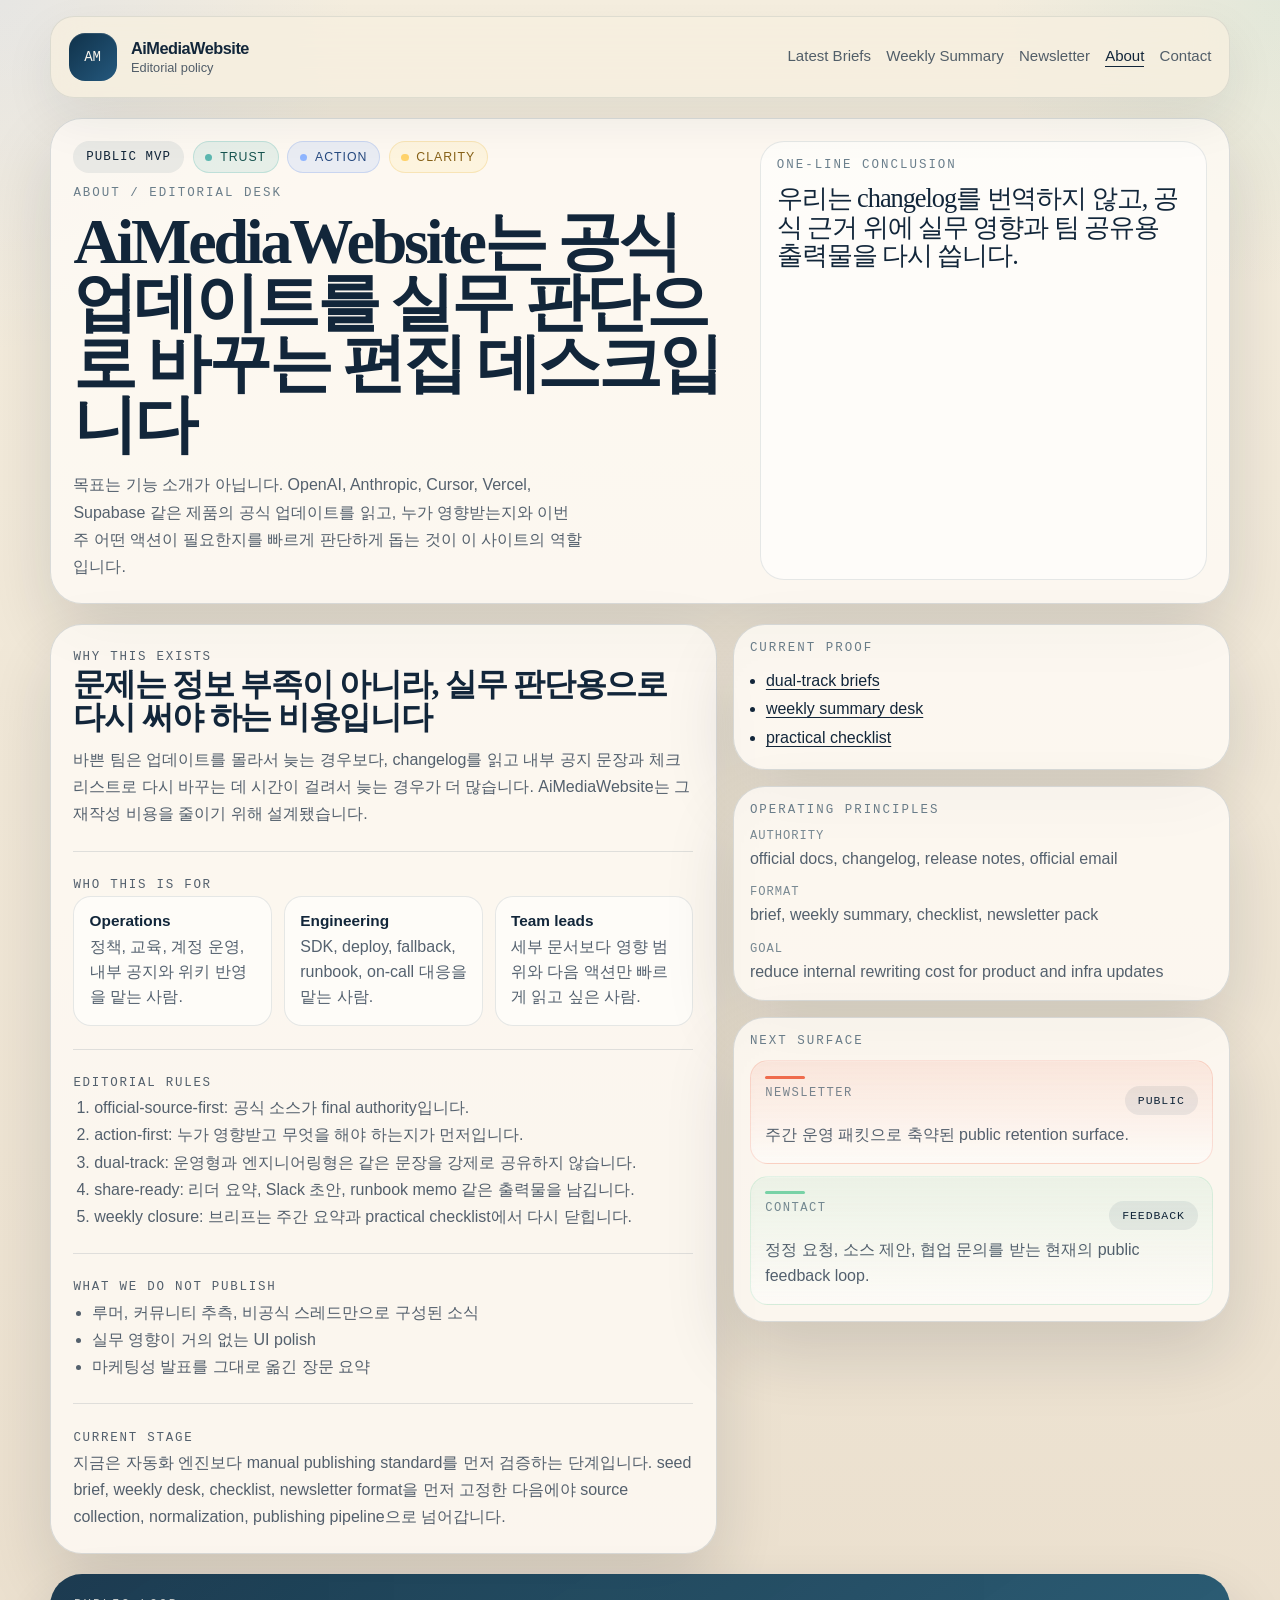
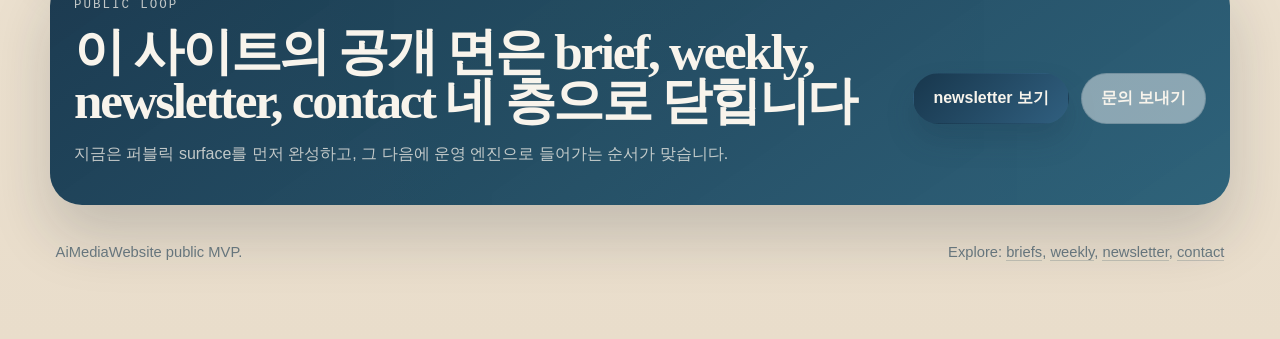
==== about/index.html @ 9db88709 "feat: add public MVP info pages" ====
<!DOCTYPE html>
<html lang="ko">
  <head>
    <meta charset="UTF-8" />
    <meta name="viewport" content="width=device-width, initial-scale=1.0" />
    <title>About | AiMediaWebsite</title>
    <meta
      name="description"
      content="AiMediaWebsite 소개. 누구를 위한 사이트인지, 어떤 편집 기준으로 공식 업데이트를 실무 브리프로 바꾸는지 설명한다."
    />
    <script>
      document.documentElement.classList.add("js-ready");
    </script>
    <link rel="stylesheet" href="../assets/css/main.css" />
  </head>
  <body class="public-page about-page" data-page="about">
    <div class="site-shell">
      <header class="topbar">
        <a class="brand" href="../index.html" aria-label="AiMediaWebsite 홈">
          <span class="brand-mark">AM</span>
          <span class="brand-copy">
            <strong>AiMediaWebsite</strong>
            <span>Editorial policy</span>
          </span>
        </a>

        <button class="nav-toggle" type="button" aria-expanded="false" aria-controls="site-nav" data-nav-toggle>
          Menu
        </button>

        <nav class="site-nav" id="site-nav" data-site-nav>
          <a href="../briefs/index.html">Latest Briefs</a>
          <a href="../weekly/index.html">Weekly Summary</a>
          <a href="../newsletter/index.html">Newsletter</a>
          <a href="./index.html" aria-current="page">About</a>
          <a href="../contact/index.html">Contact</a>
        </nav>
      </header>

      <main>
        <section class="article-hero panel reveal">
          <div class="article-hero-main">
            <div class="article-kicker-row">
              <span class="brief-track-badge brief-track-shared">Public MVP</span>
              <span class="priority-pill priority-pill-light priority-security">Trust</span>
              <span class="priority-pill priority-pill-light priority-deployment">Action</span>
              <span class="priority-pill priority-pill-light priority-education">Clarity</span>
            </div>

            <p class="eyebrow">About / editorial desk</p>
            <h1>AiMediaWebsite는 공식 업데이트를 실무 판단으로 바꾸는 편집 데스크입니다</h1>
            <p class="article-standfirst">
              목표는 기능 소개가 아닙니다. OpenAI, Anthropic, Cursor, Vercel, Supabase 같은 제품의 공식 업데이트를
              읽고, 누가 영향받는지와 이번 주 어떤 액션이 필요한지를 빠르게 판단하게 돕는 것이 이 사이트의 역할입니다.
            </p>
          </div>

          <aside class="article-hero-side">
            <p class="eyebrow">One-line conclusion</p>
            <p class="article-conclusion">
              우리는 changelog를 번역하지 않고, 공식 근거 위에 실무 영향과 팀 공유용 출력물을 다시 씁니다.
            </p>
          </aside>
        </section>

        <div class="article-layout">
          <article class="article-main panel reveal">
            <section class="article-section">
              <p class="section-label">Why this exists</p>
              <h2>문제는 정보 부족이 아니라, 실무 판단용으로 다시 써야 하는 비용입니다</h2>
              <p>
                바쁜 팀은 업데이트를 몰라서 늦는 경우보다, changelog를 읽고 내부 공지 문장과 체크리스트로 다시 바꾸는 데
                시간이 걸려서 늦는 경우가 더 많습니다. AiMediaWebsite는 그 재작성 비용을 줄이기 위해 설계됐습니다.
              </p>
            </section>

            <section class="article-section">
              <p class="section-label">Who this is for</p>
              <div class="info-grid">
                <article class="info-card">
                  <strong>Operations</strong>
                  <span>정책, 교육, 계정 운영, 내부 공지와 위키 반영을 맡는 사람.</span>
                </article>
                <article class="info-card">
                  <strong>Engineering</strong>
                  <span>SDK, deploy, fallback, runbook, on-call 대응을 맡는 사람.</span>
                </article>
                <article class="info-card">
                  <strong>Team leads</strong>
                  <span>세부 문서보다 영향 범위와 다음 액션만 빠르게 읽고 싶은 사람.</span>
                </article>
              </div>
            </section>

            <section class="article-section">
              <p class="section-label">Editorial rules</p>
              <ol class="article-list ordered">
                <li>official-source-first: 공식 소스가 final authority입니다.</li>
                <li>action-first: 누가 영향받고 무엇을 해야 하는지가 먼저입니다.</li>
                <li>dual-track: 운영형과 엔지니어링형은 같은 문장을 강제로 공유하지 않습니다.</li>
                <li>share-ready: 리더 요약, Slack 초안, runbook memo 같은 출력물을 남깁니다.</li>
                <li>weekly closure: 브리프는 주간 요약과 practical checklist에서 다시 닫힙니다.</li>
              </ol>
            </section>

            <section class="article-section">
              <p class="section-label">What we do not publish</p>
              <ul class="article-list">
                <li>루머, 커뮤니티 추측, 비공식 스레드만으로 구성된 소식</li>
                <li>실무 영향이 거의 없는 UI polish</li>
                <li>마케팅성 발표를 그대로 옮긴 장문 요약</li>
              </ul>
            </section>

            <section class="article-section">
              <p class="section-label">Current stage</p>
              <p>
                지금은 자동화 엔진보다 manual publishing standard를 먼저 검증하는 단계입니다. seed brief, weekly desk,
                checklist, newsletter format을 먼저 고정한 다음에야 source collection, normalization, publishing
                pipeline으로 넘어갑니다.
              </p>
            </section>
          </article>

          <aside class="article-aside">
            <section class="aside-card panel reveal">
              <p class="eyebrow">Current proof</p>
              <ul class="source-list">
                <li><a href="../briefs/index.html">dual-track briefs</a></li>
                <li><a href="../weekly/index.html">weekly summary desk</a></li>
                <li><a href="../weekly/checklist.html">practical checklist</a></li>
              </ul>
            </section>

            <section class="aside-card panel reveal">
              <p class="eyebrow">Operating principles</p>
              <dl class="evidence-list">
                <div>
                  <dt>Authority</dt>
                  <dd>official docs, changelog, release notes, official email</dd>
                </div>
                <div>
                  <dt>Format</dt>
                  <dd>brief, weekly summary, checklist, newsletter pack</dd>
                </div>
                <div>
                  <dt>Goal</dt>
                  <dd>reduce internal rewriting cost for product and infra updates</dd>
                </div>
              </dl>
            </section>

            <section class="aside-card panel reveal">
              <p class="eyebrow">Next surface</p>
              <div class="share-stack">
                <article class="share-block share-block-leader">
                  <div class="share-block-head">
                    <span class="share-label">Newsletter</span>
                    <span class="share-track share-track-shared">Public</span>
                  </div>
                  <p>주간 운영 패킷으로 축약된 public retention surface.</p>
                </article>
                <article class="share-block share-block-checklist">
                  <div class="share-block-head">
                    <span class="share-label">Contact</span>
                    <span class="share-track share-track-shared">Feedback</span>
                  </div>
                  <p>정정 요청, 소스 제안, 협업 문의를 받는 현재의 public feedback loop.</p>
                </article>
              </div>
            </section>
          </aside>
        </div>

        <section class="cta-band reveal">
          <div>
            <p class="eyebrow">Public loop</p>
            <h2>이 사이트의 공개 면은 brief, weekly, newsletter, contact 네 층으로 닫힙니다</h2>
            <p>지금은 퍼블릭 surface를 먼저 완성하고, 그 다음에 운영 엔진으로 들어가는 순서가 맞습니다.</p>
          </div>
          <div class="placeholder-links">
            <a class="button button-primary" href="../newsletter/index.html">newsletter 보기</a>
            <a class="button button-secondary" href="../contact/index.html">문의 보내기</a>
          </div>
        </section>
      </main>

      <footer class="site-footer">
        <p>AiMediaWebsite public MVP.</p>
        <p>
          Explore:
          <a href="../briefs/index.html">briefs</a>,
          <a href="../weekly/index.html">weekly</a>,
          <a href="../newsletter/index.html">newsletter</a>,
          <a href="../contact/index.html">contact</a>
        </p>
      </footer>
    </div>

    <script src="../assets/js/main.js"></script>
  </body>
</html>
---- assets/css/main.css ----
:root {
  --bg: #f1e8d6;
  --bg-strong: #10324a;
  --panel: rgba(255, 252, 246, 0.78);
  --panel-strong: rgba(10, 33, 49, 0.92);
  --panel-line: rgba(16, 50, 74, 0.15);
  --text: #12263a;
  --muted: rgba(18, 38, 58, 0.72);
  --inverted: #f8f4ec;
  --accent: #ef6c4d;
  --accent-soft: #ffd5b1;
  --accent-cool: #5cb7b0;
  --success: #79d2a6;
  --shadow: 0 30px 70px rgba(11, 22, 34, 0.14);
  --radius-xl: 32px;
  --radius-lg: 24px;
  --radius-md: 18px;
  --radius-sm: 999px;
  --serif: "Iowan Old Style", "Palatino Linotype", "Book Antiqua", Palatino, serif;
  --sans: "Avenir Next", "Segoe UI", sans-serif;
  --mono: "SFMono-Regular", "Consolas", "Liberation Mono", monospace;
}

*,
*::before,
*::after {
  box-sizing: border-box;
}

html {
  scroll-behavior: smooth;
}

body {
  margin: 0;
  min-height: 100vh;
  color: var(--text);
  font-family: var(--sans);
  background:
    radial-gradient(circle at top left, rgba(92, 183, 176, 0.34), transparent 24rem),
    radial-gradient(circle at top right, rgba(239, 108, 77, 0.18), transparent 22rem),
    linear-gradient(180deg, #f6efdf 0%, #efe3cf 100%);
}

body::before {
  content: "";
  position: fixed;
  inset: 0;
  pointer-events: none;
  background-image:
    linear-gradient(rgba(255, 255, 255, 0.09) 1px, transparent 1px),
    linear-gradient(90deg, rgba(255, 255, 255, 0.08) 1px, transparent 1px);
  background-size: 100% 100%, 5rem 5rem;
  mix-blend-mode: soft-light;
  opacity: 0.32;
}

a {
  color: inherit;
  text-decoration: none;
}

button,
input {
  font: inherit;
}

.site-shell {
  position: relative;
  width: min(1180px, calc(100% - 2rem));
  margin: 0 auto;
  padding: 1rem 0 4rem;
}

.topbar {
  position: sticky;
  top: 1rem;
  z-index: 10;
  display: flex;
  align-items: center;
  justify-content: space-between;
  gap: 1rem;
  padding: 1rem 1.1rem;
  margin-bottom: 1.25rem;
  border: 1px solid rgba(16, 50, 74, 0.1);
  border-radius: var(--radius-lg);
  background: rgba(246, 239, 223, 0.84);
  backdrop-filter: blur(18px);
  box-shadow: 0 20px 50px rgba(20, 32, 47, 0.08);
}

.brand {
  display: inline-flex;
  align-items: center;
  gap: 0.9rem;
  min-width: 0;
}

.brand-mark {
  display: grid;
  place-items: center;
  width: 3rem;
  height: 3rem;
  border-radius: 1rem;
  font-family: var(--mono);
  font-size: 0.88rem;
  color: var(--inverted);
  background: linear-gradient(135deg, var(--bg-strong), #24587d);
  box-shadow: inset 0 1px 0 rgba(255, 255, 255, 0.12);
}

.brand-copy {
  display: flex;
  flex-direction: column;
  gap: 0.14rem;
}

.brand-copy strong {
  font-size: 1.02rem;
  letter-spacing: -0.03em;
}

.brand-copy span {
  font-size: 0.8rem;
  color: var(--muted);
}

.site-nav {
  display: flex;
  align-items: center;
  gap: 0.95rem;
  font-size: 0.94rem;
}

.site-nav a {
  position: relative;
  padding-bottom: 0.2rem;
  color: var(--muted);
}

.site-nav a::after {
  content: "";
  position: absolute;
  left: 0;
  bottom: 0;
  width: 100%;
  height: 1px;
  transform: scaleX(0);
  transform-origin: left;
  background: currentColor;
  transition: transform 180ms ease;
}

.site-nav a[aria-current="page"] {
  color: var(--text);
}

.site-nav a:hover::after,
.site-nav a:focus-visible::after,
.site-nav a[aria-current="page"]::after {
  transform: scaleX(1);
}

.nav-toggle {
  display: none;
  padding: 0.7rem 0.95rem;
  border: 1px solid rgba(16, 50, 74, 0.18);
  border-radius: var(--radius-sm);
  background: transparent;
  color: var(--text);
}

main {
  display: grid;
  gap: 1.25rem;
}

.panel {
  border: 1px solid var(--panel-line);
  border-radius: var(--radius-xl);
  background: var(--panel);
  box-shadow: var(--shadow);
}

.hero {
  display: grid;
  grid-template-columns: minmax(0, 1.3fr) minmax(320px, 0.9fr);
  gap: 1rem;
  padding: 1.5rem;
  overflow: hidden;
}

.hero-copy,
.hero-board {
  position: relative;
}

.hero-copy {
  padding: 0.4rem 0.4rem 0.2rem;
}

.eyebrow {
  margin: 0 0 0.75rem;
  font-family: var(--mono);
  font-size: 0.78rem;
  letter-spacing: 0.16em;
  text-transform: uppercase;
  color: rgba(16, 50, 74, 0.62);
}

.hero h1,
.section-header h2,
.weekly-strip h2,
.cta-band h2,
.placeholder-copy h1 {
  margin: 0;
  font-family: var(--serif);
  letter-spacing: -0.045em;
  line-height: 0.95;
}

.hero h1 {
  max-width: 10ch;
  font-size: clamp(3.2rem, 7vw, 6.4rem);
}

.hero h1 span {
  display: inline-block;
  color: #1f516f;
}

.hero-summary,
.section-header p,
.weekly-columns p,
.cta-band p,
.placeholder-copy p,
.board-card p,
.lens-card p,
.desk-item span {
  color: var(--muted);
  line-height: 1.6;
}

.hero-summary {
  max-width: 60ch;
  margin: 1rem 0 0;
  font-size: 1.04rem;
}

.hero-actions {
  display: flex;
  flex-wrap: wrap;
  gap: 0.8rem;
  margin: 1.4rem 0 1.6rem;
}

.button {
  display: inline-flex;
  align-items: center;
  justify-content: center;
  min-height: 3.15rem;
  padding: 0.75rem 1.2rem;
  border-radius: var(--radius-sm);
  border: 1px solid transparent;
  font-weight: 600;
  transition:
    transform 180ms ease,
    box-shadow 180ms ease,
    background-color 180ms ease,
    color 180ms ease;
}

.button:hover,
.button:focus-visible {
  transform: translateY(-1px);
}

.button-primary {
  color: var(--inverted);
  background: linear-gradient(135deg, #18374d, #305f7f);
  box-shadow: 0 16px 28px rgba(23, 52, 73, 0.22);
}

.button-secondary {
  border-color: rgba(16, 50, 74, 0.18);
  background: rgba(255, 255, 255, 0.45);
}

.hero-metrics {
  display: grid;
  grid-template-columns: repeat(3, minmax(0, 1fr));
  gap: 0.75rem;
  padding: 0;
  margin: 0;
  list-style: none;
}

.hero-metrics li {
  padding: 0.95rem 1rem;
  border-radius: var(--radius-md);
  background: rgba(255, 255, 255, 0.58);
  border: 1px solid rgba(16, 50, 74, 0.1);
}

.metric-label {
  display: block;
  margin-bottom: 0.35rem;
  font-size: 0.76rem;
  text-transform: uppercase;
  letter-spacing: 0.14em;
  color: rgba(16, 50, 74, 0.55);
}

.hero-board {
  padding: 0.35rem;
  color: var(--inverted);
}

.hero-board::before {
  content: "";
  position: absolute;
  inset: 0;
  border-radius: calc(var(--radius-xl) - 6px);
  background:
    radial-gradient(circle at top, rgba(121, 210, 166, 0.2), transparent 20rem),
    linear-gradient(160deg, #0f2738 0%, #16364d 58%, #20506b 100%);
}

.board-head,
.board-stack {
  position: relative;
}

.board-head {
  display: flex;
  align-items: center;
  justify-content: space-between;
  gap: 1rem;
  padding: 0.95rem 1rem 0.65rem;
}

.board-badge,
.tag {
  display: inline-flex;
  align-items: center;
  gap: 0.35rem;
  padding: 0.34rem 0.66rem;
  border-radius: var(--radius-sm);
  font-size: 0.74rem;
  letter-spacing: 0.08em;
  text-transform: uppercase;
}

.board-badge {
  background: rgba(255, 255, 255, 0.12);
}

.board-stack {
  display: grid;
  gap: 0.8rem;
  padding: 0 0.95rem 0.95rem;
}

.board-card {
  padding: 1rem;
  border: 1px solid rgba(255, 255, 255, 0.1);
  border-radius: var(--radius-lg);
  background: rgba(255, 255, 255, 0.06);
}

.board-card-hot {
  background: linear-gradient(180deg, rgba(239, 108, 77, 0.17), rgba(255, 255, 255, 0.05));
}

.board-card-outline {
  background: transparent;
}

.board-card-top,
.board-row {
  display: flex;
  align-items: center;
  justify-content: space-between;
  gap: 1rem;
}

.board-card-top {
  margin-bottom: 0.75rem;
  font-size: 0.82rem;
  text-transform: uppercase;
  letter-spacing: 0.1em;
  color: rgba(248, 244, 236, 0.7);
}

.board-card h2 {
  margin: 0 0 0.65rem;
  font-family: var(--serif);
  font-size: clamp(1.55rem, 2.8vw, 2.2rem);
  line-height: 1;
  letter-spacing: -0.04em;
}

.status-dot {
  display: inline-block;
  width: 0.6rem;
  height: 0.6rem;
  border-radius: 999px;
  background: var(--success);
  box-shadow: 0 0 0 8px rgba(121, 210, 166, 0.12);
}

.board-row + .board-row {
  margin-top: 0.75rem;
}

.compact-list,
.signal-list {
  padding: 0;
  margin: 0;
  list-style: none;
}

.compact-list li + li {
  margin-top: 0.5rem;
}

.section-header {
  display: flex;
  align-items: end;
  justify-content: space-between;
  gap: 1rem;
  padding: 0 0.3rem;
}

.section-header.compact {
  padding: 0;
}

.section-header h2,
.weekly-strip h2,
.cta-band h2,
.placeholder-copy h1 {
  font-size: clamp(2rem, 4vw, 3.5rem);
}

.section-header p {
  max-width: 40rem;
  margin: 0;
}

.brief-grid {
  display: grid;
  grid-template-columns: repeat(3, minmax(0, 1fr));
  gap: 1rem;
}

.brief-card {
  padding: 1.2rem;
}

.card-meta {
  display: flex;
  align-items: center;
  justify-content: space-between;
  gap: 0.8rem;
  margin-bottom: 0.9rem;
  font-size: 0.82rem;
  color: rgba(16, 50, 74, 0.58);
}

.tag-sample {
  background: rgba(239, 108, 77, 0.12);
  color: #a8422a;
}

.tag-seed {
  background: rgba(121, 210, 166, 0.18);
  color: #205f4a;
}

.tag-queue {
  background: rgba(16, 50, 74, 0.08);
  color: var(--text);
}

.brief-card-flags {
  display: flex;
  flex-wrap: wrap;
  gap: 0.45rem;
  margin-bottom: 0.9rem;
}

.brief-card h3,
.weekly-columns h3,
.placeholder-card h2 {
  margin: 0 0 0.7rem;
  font-family: var(--serif);
  font-size: 1.7rem;
  line-height: 1.04;
  letter-spacing: -0.04em;
}

.card-kicker {
  margin: 0 0 1rem;
  color: rgba(16, 50, 74, 0.55);
  font-size: 0.93rem;
}

.signal-list li {
  display: grid;
  gap: 0.3rem;
  padding: 0.8rem 0;
  border-top: 1px solid rgba(16, 50, 74, 0.1);
}

.signal-list strong {
  font-size: 0.84rem;
  letter-spacing: 0.08em;
  text-transform: uppercase;
  color: rgba(16, 50, 74, 0.56);
}

.hub-hero {
  display: grid;
  grid-template-columns: minmax(0, 1.18fr) minmax(320px, 0.82fr);
  gap: 1rem;
  padding: 1.45rem;
}

.hub-copy,
.hub-board {
  position: relative;
}

.hub-board .board-badge {
  background: rgba(16, 50, 74, 0.08);
  color: var(--text);
}

.hub-board .board-card {
  border-color: rgba(16, 50, 74, 0.1);
  background: rgba(255, 255, 255, 0.5);
}

.hub-board .board-card-hot {
  background: linear-gradient(180deg, rgba(239, 108, 77, 0.15), rgba(255, 255, 255, 0.52));
}

.hub-board .board-card-outline {
  background: transparent;
}

.hub-board .board-card-top {
  color: rgba(16, 50, 74, 0.56);
}

.hub-summary {
  max-width: 62ch;
  margin: 1rem 0 0;
  color: var(--muted);
  line-height: 1.65;
}

.template-grid {
  display: grid;
  grid-template-columns: repeat(2, minmax(0, 1fr));
  gap: 1rem;
}

.template-card {
  display: grid;
  gap: 0.75rem;
  padding: 1.25rem;
  border-radius: var(--radius-xl);
  border: 1px solid rgba(16, 50, 74, 0.1);
  box-shadow: var(--shadow);
  transition:
    transform 180ms ease,
    box-shadow 180ms ease,
    border-color 180ms ease;
}

.template-card:hover,
.template-card:focus-visible {
  transform: translateY(-2px);
  border-color: rgba(16, 50, 74, 0.24);
  box-shadow: 0 28px 56px rgba(12, 24, 37, 0.14);
}

.template-card-ops {
  background:
    radial-gradient(circle at top left, rgba(92, 183, 176, 0.18), transparent 18rem),
    rgba(255, 252, 246, 0.88);
}

.template-card-eng {
  background:
    radial-gradient(circle at top left, rgba(239, 108, 77, 0.16), transparent 18rem),
    rgba(255, 252, 246, 0.88);
}

.template-index {
  font-family: var(--mono);
  font-size: 0.78rem;
  letter-spacing: 0.12em;
  text-transform: uppercase;
  color: rgba(16, 50, 74, 0.56);
}

.template-card h3,
.anatomy-card h3 {
  margin: 0;
  font-family: var(--serif);
  font-size: 2rem;
  line-height: 1.02;
  letter-spacing: -0.04em;
}

.template-card p {
  margin: 0;
  color: var(--muted);
  line-height: 1.6;
}

.template-points,
.anatomy-list {
  margin: 0;
  padding-left: 1rem;
  color: var(--muted);
  line-height: 1.7;
}

.anatomy-grid {
  display: grid;
  grid-template-columns: repeat(3, minmax(0, 1fr));
  gap: 1rem;
}

.anatomy-card {
  padding: 1.2rem;
}

.anatomy-card h3 {
  margin-bottom: 0.85rem;
}

.article-page {
  background:
    radial-gradient(circle at top left, rgba(92, 183, 176, 0.18), transparent 22rem),
    radial-gradient(circle at top right, rgba(239, 108, 77, 0.12), transparent 24rem),
    linear-gradient(180deg, #f7f0e1 0%, #efe4d2 100%);
}

.article-hero {
  display: grid;
  grid-template-columns: minmax(0, 1.2fr) minmax(300px, 0.8fr);
  gap: 1rem;
  padding: 1.4rem;
}

.article-kicker-row {
  display: flex;
  flex-wrap: wrap;
  gap: 0.55rem;
  margin-bottom: 0.8rem;
}

.brief-track-badge,
.share-track {
  display: inline-flex;
  align-items: center;
  min-height: 2rem;
  padding: 0.35rem 0.8rem;
  border-radius: var(--radius-sm);
  font-size: 0.78rem;
  letter-spacing: 0.08em;
  text-transform: uppercase;
  font-family: var(--mono);
}

.brief-track-ops {
  background: rgba(92, 183, 176, 0.18);
  color: #16534f;
}

.brief-track-eng {
  background: rgba(239, 108, 77, 0.16);
  color: #8b3c29;
}

.brief-track-shared,
.share-track-shared {
  background: rgba(16, 50, 74, 0.08);
  color: var(--text);
}

.share-track {
  min-height: 1.8rem;
  font-size: 0.72rem;
}

.share-track-ops {
  background: rgba(92, 183, 176, 0.18);
  color: #16534f;
}

.share-track-eng {
  background: rgba(239, 108, 77, 0.16);
  color: #8b3c29;
}

.priority-cluster,
.output-tags {
  display: flex;
  flex-wrap: wrap;
  gap: 0.55rem;
}

.priority-pill {
  --priority-border: rgba(248, 244, 236, 0.16);
  --priority-bg: rgba(255, 255, 255, 0.08);
  --priority-text: var(--inverted);
  --priority-dot: rgba(248, 244, 236, 0.84);
  display: inline-flex;
  align-items: center;
  gap: 0.48rem;
  min-height: 2rem;
  padding: 0.35rem 0.72rem;
  border: 1px solid var(--priority-border);
  border-radius: var(--radius-sm);
  background: var(--priority-bg);
  color: var(--priority-text);
  font-size: 0.77rem;
  letter-spacing: 0.08em;
  text-transform: uppercase;
}

.priority-pill::before {
  content: "";
  width: 0.46rem;
  height: 0.46rem;
  border-radius: 999px;
  background: var(--priority-dot);
  flex: 0 0 auto;
}

.priority-pill-light {
  --priority-border: rgba(16, 50, 74, 0.14);
  --priority-bg: rgba(255, 255, 255, 0.45);
  --priority-text: var(--text);
}

.priority-breaking {
  --priority-border: rgba(239, 108, 77, 0.22);
  --priority-bg: rgba(239, 108, 77, 0.14);
  --priority-text: #ffd9d0;
  --priority-dot: #ef6c4d;
}

.priority-breaking.priority-pill-light {
  --priority-border: rgba(239, 108, 77, 0.26);
  --priority-bg: rgba(239, 108, 77, 0.14);
  --priority-text: #94422b;
}

.priority-nonbreaking {
  --priority-border: rgba(121, 210, 166, 0.24);
  --priority-bg: rgba(121, 210, 166, 0.12);
  --priority-text: #dff8eb;
  --priority-dot: #79d2a6;
}

.priority-nonbreaking.priority-pill-light {
  --priority-border: rgba(121, 210, 166, 0.3);
  --priority-bg: rgba(121, 210, 166, 0.16);
  --priority-text: #205f4a;
}

.priority-cost {
  --priority-border: rgba(255, 213, 177, 0.28);
  --priority-bg: rgba(255, 213, 177, 0.14);
  --priority-text: #fff0db;
  --priority-dot: #ffcf92;
}

.priority-cost.priority-pill-light {
  --priority-border: rgba(227, 179, 95, 0.26);
  --priority-bg: rgba(255, 223, 180, 0.22);
  --priority-text: #8a5b18;
}

.priority-security {
  --priority-border: rgba(92, 183, 176, 0.24);
  --priority-bg: rgba(92, 183, 176, 0.12);
  --priority-text: #daf4f1;
  --priority-dot: #5cb7b0;
}

.priority-security.priority-pill-light {
  --priority-border: rgba(92, 183, 176, 0.28);
  --priority-bg: rgba(92, 183, 176, 0.14);
  --priority-text: #16534f;
}

.priority-education {
  --priority-border: rgba(255, 226, 154, 0.26);
  --priority-bg: rgba(255, 226, 154, 0.14);
  --priority-text: #fff4d9;
  --priority-dot: #ffd36c;
}

.priority-education.priority-pill-light {
  --priority-border: rgba(231, 186, 72, 0.26);
  --priority-bg: rgba(255, 226, 154, 0.22);
  --priority-text: #866117;
}

.priority-deployment {
  --priority-border: rgba(143, 181, 255, 0.28);
  --priority-bg: rgba(143, 181, 255, 0.12);
  --priority-text: #e4efff;
  --priority-dot: #8fb5ff;
}

.priority-deployment.priority-pill-light {
  --priority-border: rgba(108, 149, 227, 0.26);
  --priority-bg: rgba(143, 181, 255, 0.18);
  --priority-text: #26497f;
}

.article-hero h1 {
  margin: 0;
  font-family: var(--serif);
  font-size: clamp(2.8rem, 5vw, 4.8rem);
  line-height: 0.95;
  letter-spacing: -0.05em;
}

.article-standfirst {
  max-width: 58ch;
  margin: 1rem 0 0;
  color: var(--muted);
  line-height: 1.7;
}

.article-hero-side {
  display: grid;
  align-content: start;
  padding: 1rem;
  border-radius: var(--radius-lg);
  background: rgba(255, 255, 255, 0.56);
  border: 1px solid rgba(16, 50, 74, 0.1);
}

.article-conclusion {
  margin: 0;
  font-family: var(--serif);
  font-size: 1.65rem;
  line-height: 1.08;
  letter-spacing: -0.04em;
}

.article-layout {
  display: grid;
  grid-template-columns: minmax(0, 1.1fr) minmax(300px, 0.82fr);
  gap: 1rem;
  align-items: start;
}

.article-main {
  padding: 1.4rem;
}

.article-section + .article-section {
  margin-top: 1.45rem;
  padding-top: 1.45rem;
  border-top: 1px solid rgba(16, 50, 74, 0.12);
}

.section-label {
  margin: 0 0 0.6rem;
  font-family: var(--mono);
  font-size: 0.78rem;
  letter-spacing: 0.14em;
  text-transform: uppercase;
  color: rgba(16, 50, 74, 0.56);
}

.article-section h2,
.faq-card h3 {
  margin: 0 0 0.7rem;
  font-family: var(--serif);
  letter-spacing: -0.04em;
}

.article-section h2 {
  font-size: 2rem;
  line-height: 1.04;
}

.article-section p,
.faq-card p {
  margin: 0;
  color: var(--muted);
  line-height: 1.7;
}

.info-grid {
  display: grid;
  grid-template-columns: repeat(3, minmax(0, 1fr));
  gap: 0.75rem;
}

.info-card {
  display: grid;
  gap: 0.3rem;
  padding: 0.95rem;
  border-radius: var(--radius-md);
  background: rgba(255, 255, 255, 0.54);
  border: 1px solid rgba(16, 50, 74, 0.1);
}

.info-card strong {
  font-size: 0.96rem;
}

.info-card span {
  color: var(--muted);
  line-height: 1.55;
}

.article-list {
  margin: 0;
  padding-left: 1.15rem;
  color: var(--muted);
  line-height: 1.7;
}

.article-list.ordered {
  padding-left: 1.3rem;
}

.faq-stack {
  display: grid;
  gap: 0.8rem;
}

.faq-card {
  padding: 1rem;
  border-radius: var(--radius-md);
  background: rgba(255, 255, 255, 0.52);
  border: 1px solid rgba(16, 50, 74, 0.1);
}

.article-aside {
  display: grid;
  gap: 1rem;
}

.aside-card {
  padding: 1rem;
}

.source-list {
  margin: 0;
  padding-left: 1rem;
  line-height: 1.8;
}

.source-list a {
  text-decoration: underline;
  text-decoration-thickness: 1px;
  text-underline-offset: 0.2rem;
}

.evidence-list {
  margin: 0;
  display: grid;
  gap: 0.85rem;
}

.evidence-list div {
  display: grid;
  gap: 0.2rem;
}

.evidence-list dt {
  font-size: 0.76rem;
  font-family: var(--mono);
  letter-spacing: 0.08em;
  text-transform: uppercase;
  color: rgba(16, 50, 74, 0.56);
}

.evidence-list dd {
  margin: 0;
  color: var(--muted);
  line-height: 1.6;
}

.share-stack {
  display: grid;
  gap: 0.75rem;
}

.share-grid {
  display: grid;
  grid-template-columns: repeat(2, minmax(0, 1fr));
  gap: 0.75rem;
}

.share-block {
  --share-border: rgba(16, 50, 74, 0.1);
  --share-bg: rgba(255, 255, 255, 0.5);
  --share-accent: rgba(16, 50, 74, 0.24);
  display: grid;
  gap: 0.45rem;
  padding: 0.9rem;
  border-radius: var(--radius-md);
  border: 1px solid var(--share-border);
  background: var(--share-bg);
  box-shadow: inset 0 1px 0 rgba(255, 255, 255, 0.12);
}

.share-block::before {
  content: "";
  width: 2.5rem;
  height: 0.18rem;
  border-radius: 999px;
  background: var(--share-accent);
}

.share-block-head {
  display: flex;
  align-items: start;
  justify-content: space-between;
  gap: 0.65rem;
}

.share-block-leader {
  --share-border: rgba(239, 108, 77, 0.18);
  --share-bg: linear-gradient(180deg, rgba(239, 108, 77, 0.12), rgba(255, 255, 255, 0.46));
  --share-accent: #ef6c4d;
}

.share-block-checklist {
  --share-border: rgba(121, 210, 166, 0.2);
  --share-bg: linear-gradient(180deg, rgba(121, 210, 166, 0.12), rgba(255, 255, 255, 0.48));
  --share-accent: #79d2a6;
}

.share-block-slack {
  --share-border: rgba(143, 181, 255, 0.2);
  --share-bg: linear-gradient(180deg, rgba(143, 181, 255, 0.12), rgba(255, 255, 255, 0.46));
  --share-accent: #8fb5ff;
}

.share-block-wiki {
  --share-border: rgba(255, 213, 177, 0.22);
  --share-bg: linear-gradient(180deg, rgba(255, 213, 177, 0.14), rgba(255, 255, 255, 0.48));
  --share-accent: #f0b160;
}

.share-block-runbook {
  --share-border: rgba(92, 183, 176, 0.22);
  --share-bg: linear-gradient(180deg, rgba(92, 183, 176, 0.13), rgba(255, 255, 255, 0.46));
  --share-accent: #5cb7b0;
}

.share-label {
  font-family: var(--mono);
  font-size: 0.76rem;
  letter-spacing: 0.12em;
  text-transform: uppercase;
  color: rgba(16, 50, 74, 0.56);
}

.share-block p {
  margin: 0;
  color: var(--muted);
  line-height: 1.65;
}

.share-block .article-list {
  margin: 0;
}

.track-layout {
  display: grid;
  grid-template-columns: minmax(0, 1.15fr) minmax(320px, 0.85fr);
  gap: 1rem;
}

.track-panel,
.output-panel {
  padding: 1.25rem;
}

.track-grid {
  display: grid;
  grid-template-columns: repeat(2, minmax(0, 1fr));
  gap: 0.9rem;
}

.track-card {
  display: grid;
  gap: 0.7rem;
  padding: 1.05rem;
  border-radius: var(--radius-lg);
  border: 1px solid rgba(16, 50, 74, 0.1);
}

.track-card-ops {
  background:
    linear-gradient(180deg, rgba(92, 183, 176, 0.12), rgba(255, 255, 255, 0.45));
}

.track-card-eng {
  background:
    linear-gradient(180deg, rgba(239, 108, 77, 0.12), rgba(255, 255, 255, 0.45));
}

.track-card h3,
.output-panel h3 {
  margin: 0;
  font-family: var(--serif);
  font-size: 1.9rem;
  line-height: 1.02;
  letter-spacing: -0.04em;
}

.track-summary,
.output-summary {
  margin: 0;
  color: var(--muted);
  line-height: 1.6;
}

.track-points {
  padding: 0;
  margin: 0;
  list-style: none;
}

.track-points li {
  display: grid;
  gap: 0.28rem;
  padding-top: 0.85rem;
  border-top: 1px solid rgba(16, 50, 74, 0.1);
}

.track-points strong {
  font-size: 0.82rem;
  letter-spacing: 0.08em;
  text-transform: uppercase;
  color: rgba(16, 50, 74, 0.56);
}

.output-panel {
  background:
    linear-gradient(180deg, rgba(16, 50, 74, 0.95), rgba(23, 65, 88, 0.95));
  color: var(--inverted);
}

.output-panel .eyebrow,
.output-panel .output-summary,
.output-card span,
.output-rule,
.output-panel .share-block p,
.output-panel .share-label {
  color: rgba(248, 244, 236, 0.75);
}

.output-tags {
  margin: 1rem 0 1rem;
}

.output-grid {
  display: grid;
  grid-template-columns: repeat(2, minmax(0, 1fr));
  gap: 0.7rem;
}

.output-card {
  display: grid;
  gap: 0.22rem;
  padding: 0.9rem;
  border-radius: var(--radius-md);
  border: 1px solid rgba(248, 244, 236, 0.1);
  background: rgba(255, 255, 255, 0.06);
}

.output-card strong {
  font-size: 0.95rem;
}

.output-rule {
  margin: 0 0 1rem;
  line-height: 1.6;
}

.output-panel .share-grid {
  margin-top: 0.2rem;
}

.output-panel .share-block {
  --share-border: rgba(248, 244, 236, 0.12);
  --share-bg: rgba(255, 255, 255, 0.06);
}

.output-panel .share-block::before {
  opacity: 0.96;
}

.output-panel .share-block .article-list {
  color: rgba(248, 244, 236, 0.75);
}

.evidence-flow {
  display: flex;
  flex-wrap: wrap;
  gap: 0.6rem;
  margin-top: 1rem;
  padding-top: 1rem;
  border-top: 1px solid rgba(248, 244, 236, 0.14);
}

.evidence-flow span {
  display: inline-flex;
  align-items: center;
  gap: 0.35rem;
  padding: 0.38rem 0.68rem;
  border-radius: var(--radius-sm);
  font-family: var(--mono);
  font-size: 0.76rem;
  letter-spacing: 0.08em;
  text-transform: uppercase;
  background: rgba(255, 255, 255, 0.08);
}

.split-layout {
  display: grid;
  grid-template-columns: minmax(0, 1.15fr) minmax(280px, 0.85fr);
  gap: 1rem;
}

.lens-panel,
.desk-panel,
.weekly-strip {
  padding: 1.25rem;
}

.lens-grid {
  display: grid;
  grid-template-columns: repeat(2, minmax(0, 1fr));
  gap: 0.8rem;
}

.lens-card,
.desk-item,
.placeholder-card {
  position: relative;
  display: grid;
  gap: 0.35rem;
  padding: 1rem;
  border-radius: var(--radius-md);
  border: 1px solid rgba(16, 50, 74, 0.1);
  background: rgba(255, 255, 255, 0.5);
  transition:
    transform 180ms ease,
    border-color 180ms ease,
    background-color 180ms ease;
}

.lens-card:hover,
.lens-card:focus-visible,
.desk-item:hover,
.desk-item:focus-visible {
  transform: translateY(-2px);
  border-color: rgba(16, 50, 74, 0.22);
  background: rgba(255, 255, 255, 0.72);
}

.lens-index {
  font-family: var(--mono);
  color: rgba(16, 50, 74, 0.45);
}

.desk-list {
  display: grid;
  gap: 0.8rem;
}

.desk-item strong {
  font-size: 1.1rem;
}

.weekly-strip {
  display: grid;
  gap: 1rem;
}

.archive-page {
  background:
    radial-gradient(circle at top left, rgba(92, 183, 176, 0.26), transparent 22rem),
    radial-gradient(circle at top right, rgba(143, 181, 255, 0.16), transparent 22rem),
    linear-gradient(180deg, #f6efdf 0%, #ede1cc 100%);
}

.archive-hero {
  display: grid;
  grid-template-columns: minmax(0, 1.2fr) minmax(280px, 0.8fr);
  gap: 1rem;
  padding: 1.4rem;
}

.archive-hero-copy,
.archive-hero-side {
  position: relative;
}

.archive-summary {
  max-width: 62ch;
  margin: 0;
  color: var(--muted);
  line-height: 1.65;
}

.archive-hero-side {
  padding: 1rem;
  border-radius: var(--radius-lg);
  background: rgba(255, 255, 255, 0.5);
  border: 1px solid rgba(16, 50, 74, 0.1);
}

.jump-links {
  display: flex;
  flex-wrap: wrap;
  gap: 0.7rem;
  margin-top: 1.2rem;
}

.archive-section-grid {
  display: grid;
  grid-template-columns: repeat(2, minmax(0, 1fr));
  gap: 1rem;
}

.archive-section {
  display: grid;
  gap: 0.9rem;
  padding: 1.2rem;
  scroll-margin-top: 6.5rem;
}

.archive-section-head {
  display: flex;
  align-items: start;
  justify-content: space-between;
  gap: 0.9rem;
}

.archive-section h2 {
  margin: 0;
  font-family: var(--serif);
  font-size: 2.1rem;
  line-height: 1.02;
  letter-spacing: -0.04em;
}

.archive-copy {
  margin: 0;
  color: var(--muted);
  line-height: 1.65;
}

.archive-links {
  display: grid;
  gap: 0.7rem;
}

.archive-link {
  display: grid;
  gap: 0.2rem;
  padding: 0.9rem 1rem;
  border-radius: var(--radius-md);
  border: 1px solid rgba(16, 50, 74, 0.1);
  background: rgba(255, 255, 255, 0.52);
  transition:
    transform 180ms ease,
    border-color 180ms ease,
    background-color 180ms ease;
}

.archive-link:hover,
.archive-link:focus-visible {
  transform: translateY(-2px);
  border-color: rgba(16, 50, 74, 0.22);
  background: rgba(255, 255, 255, 0.74);
}

.weekly-columns {
  display: grid;
  grid-template-columns: repeat(3, minmax(0, 1fr));
  gap: 0.8rem;
}

.cta-band {
  display: grid;
  grid-template-columns: minmax(0, 1fr) auto;
  align-items: center;
  gap: 1rem;
  padding: 1.4rem 1.5rem;
  border-radius: var(--radius-xl);
  background:
    linear-gradient(145deg, rgba(16, 50, 74, 0.95), rgba(30, 88, 115, 0.92)),
    linear-gradient(90deg, rgba(239, 108, 77, 0.14), transparent);
  color: var(--inverted);
  box-shadow: 0 30px 60px rgba(14, 31, 48, 0.18);
}

.cta-band .eyebrow,
.cta-band p {
  color: rgba(248, 244, 236, 0.75);
}

.site-footer {
  display: flex;
  justify-content: space-between;
  gap: 1rem;
  flex-wrap: wrap;
  padding: 1.5rem 0.35rem 0;
  color: rgba(16, 50, 74, 0.58);
  font-size: 0.92rem;
}

.site-footer a {
  color: inherit;
  text-decoration: none;
  border-bottom: 1px solid rgba(16, 50, 74, 0.18);
}

.site-footer a:hover,
.site-footer a:focus-visible {
  border-color: rgba(16, 50, 74, 0.42);
}

.public-page {
  background:
    radial-gradient(circle at top left, rgba(30, 88, 115, 0.12), transparent 24rem),
    linear-gradient(180deg, #f6efdf 0%, #ecdfcd 100%);
}

.newsletter-page {
  background:
    radial-gradient(circle at top left, rgba(92, 183, 176, 0.16), transparent 22rem),
    radial-gradient(circle at top right, rgba(239, 108, 77, 0.14), transparent 18rem),
    linear-gradient(180deg, #f7f0e2 0%, #ecdfcd 100%);
}

.about-page {
  background:
    radial-gradient(circle at top left, rgba(143, 181, 255, 0.14), transparent 22rem),
    radial-gradient(circle at top right, rgba(92, 183, 176, 0.12), transparent 18rem),
    linear-gradient(180deg, #f5eedf 0%, #e9ddcb 100%);
}

.contact-page {
  background:
    radial-gradient(circle at top left, rgba(255, 213, 177, 0.16), transparent 22rem),
    radial-gradient(circle at top right, rgba(239, 108, 77, 0.12), transparent 18rem),
    linear-gradient(180deg, #f7efe2 0%, #eadbc7 100%);
}

.weekly-page {
  background:
    radial-gradient(circle at top left, rgba(92, 183, 176, 0.18), transparent 22rem),
    radial-gradient(circle at top right, rgba(239, 108, 77, 0.14), transparent 20rem),
    linear-gradient(180deg, #f5eddd 0%, #ece0cb 100%);
}

.checklist-page {
  background:
    radial-gradient(circle at top left, rgba(143, 181, 255, 0.16), transparent 22rem),
    radial-gradient(circle at top right, rgba(255, 213, 177, 0.14), transparent 18rem),
    linear-gradient(180deg, #f6efe1 0%, #ebdfcf 100%);
}

.placeholder-page {
  background:
    radial-gradient(circle at top left, rgba(239, 108, 77, 0.14), transparent 22rem),
    linear-gradient(180deg, #f6efdf 0%, #efe3cf 100%);
}

.placeholder-layout {
  display: grid;
  grid-template-columns: minmax(0, 0.95fr) minmax(280px, 0.8fr);
  gap: 1rem;
  align-items: start;
  padding-top: 0.5rem;
}

.placeholder-copy,
.placeholder-card {
  padding: 1.4rem;
}

.placeholder-copy .eyebrow {
  margin-bottom: 0.9rem;
}

.placeholder-copy p {
  max-width: 58ch;
}

.placeholder-links {
  display: flex;
  flex-wrap: wrap;
  gap: 0.75rem;
  margin-top: 1.1rem;
}

.public-grid {
  display: grid;
  grid-template-columns: repeat(3, minmax(0, 1fr));
  gap: 1rem;
}

.public-card {
  padding: 1.35rem;
}

.public-card h3 {
  margin-bottom: 0.75rem;
}

.public-card p {
  margin-bottom: 0.95rem;
  color: var(--muted);
}

.placeholder-card ul {
  margin: 0;
  padding-left: 1rem;
  color: var(--muted);
  line-height: 1.7;
}

.reveal {
  opacity: 1;
  transform: none;
}

.js-ready .reveal {
  opacity: 0;
  transform: translateY(24px);
  transition:
    opacity 500ms ease,
    transform 500ms ease;
}

.js-ready .reveal.is-visible {
  opacity: 1;
  transform: translateY(0);
}

@media (max-width: 980px) {
  .hub-hero,
  .template-grid,
  .anatomy-grid,
  .archive-hero,
  .archive-section-grid,
  .article-hero,
  .article-layout,
  .hero,
  .track-layout,
  .split-layout,
  .placeholder-layout,
  .cta-band,
  .brief-grid,
  .public-grid,
  .weekly-columns,
  .hero-metrics {
    grid-template-columns: 1fr;
  }

  .track-grid,
  .share-grid,
  .output-grid,
  .info-grid {
    grid-template-columns: 1fr;
  }

  .section-header {
    align-items: start;
    flex-direction: column;
  }
}

@media (max-width: 760px) {
  .site-shell {
    width: min(100% - 1rem, 100%);
  }

  .topbar {
    top: 0.5rem;
    flex-wrap: wrap;
  }

  .nav-toggle {
    display: none;
  }

  .site-nav {
    display: flex;
    width: 100%;
    flex-direction: column;
    align-items: stretch;
    padding-top: 0.4rem;
    border-top: 1px solid rgba(16, 50, 74, 0.1);
  }

  .js-ready .nav-toggle {
    display: inline-flex;
  }

  .js-ready .site-nav {
    display: none;
  }

  .js-ready .site-nav.is-open {
    display: flex;
  }

  .hero,
  .hub-hero,
  .archive-hero,
  .article-hero,
  .article-main,
  .aside-card,
  .template-card,
  .anatomy-card,
  .track-panel,
  .output-panel,
  .lens-panel,
  .desk-panel,
  .weekly-strip,
  .cta-band,
  .brief-card,
  .public-card,
  .placeholder-copy,
  .placeholder-card {
    padding: 1rem;
  }

  .hero h1 {
    max-width: 12ch;
  }

  .board-head {
    padding: 0.85rem 0.85rem 0.55rem;
  }

  .board-stack {
    padding: 0 0.85rem 0.85rem;
  }

  .lens-grid {
    grid-template-columns: 1fr;
  }
}

@media (prefers-reduced-motion: reduce) {
  html {
    scroll-behavior: auto;
  }

  .button,
  .lens-card,
  .desk-item,
  .reveal {
    transition: none;
  }

  .js-ready .reveal,
  .js-ready .reveal.is-visible {
    opacity: 1;
    transform: none;
  }
}
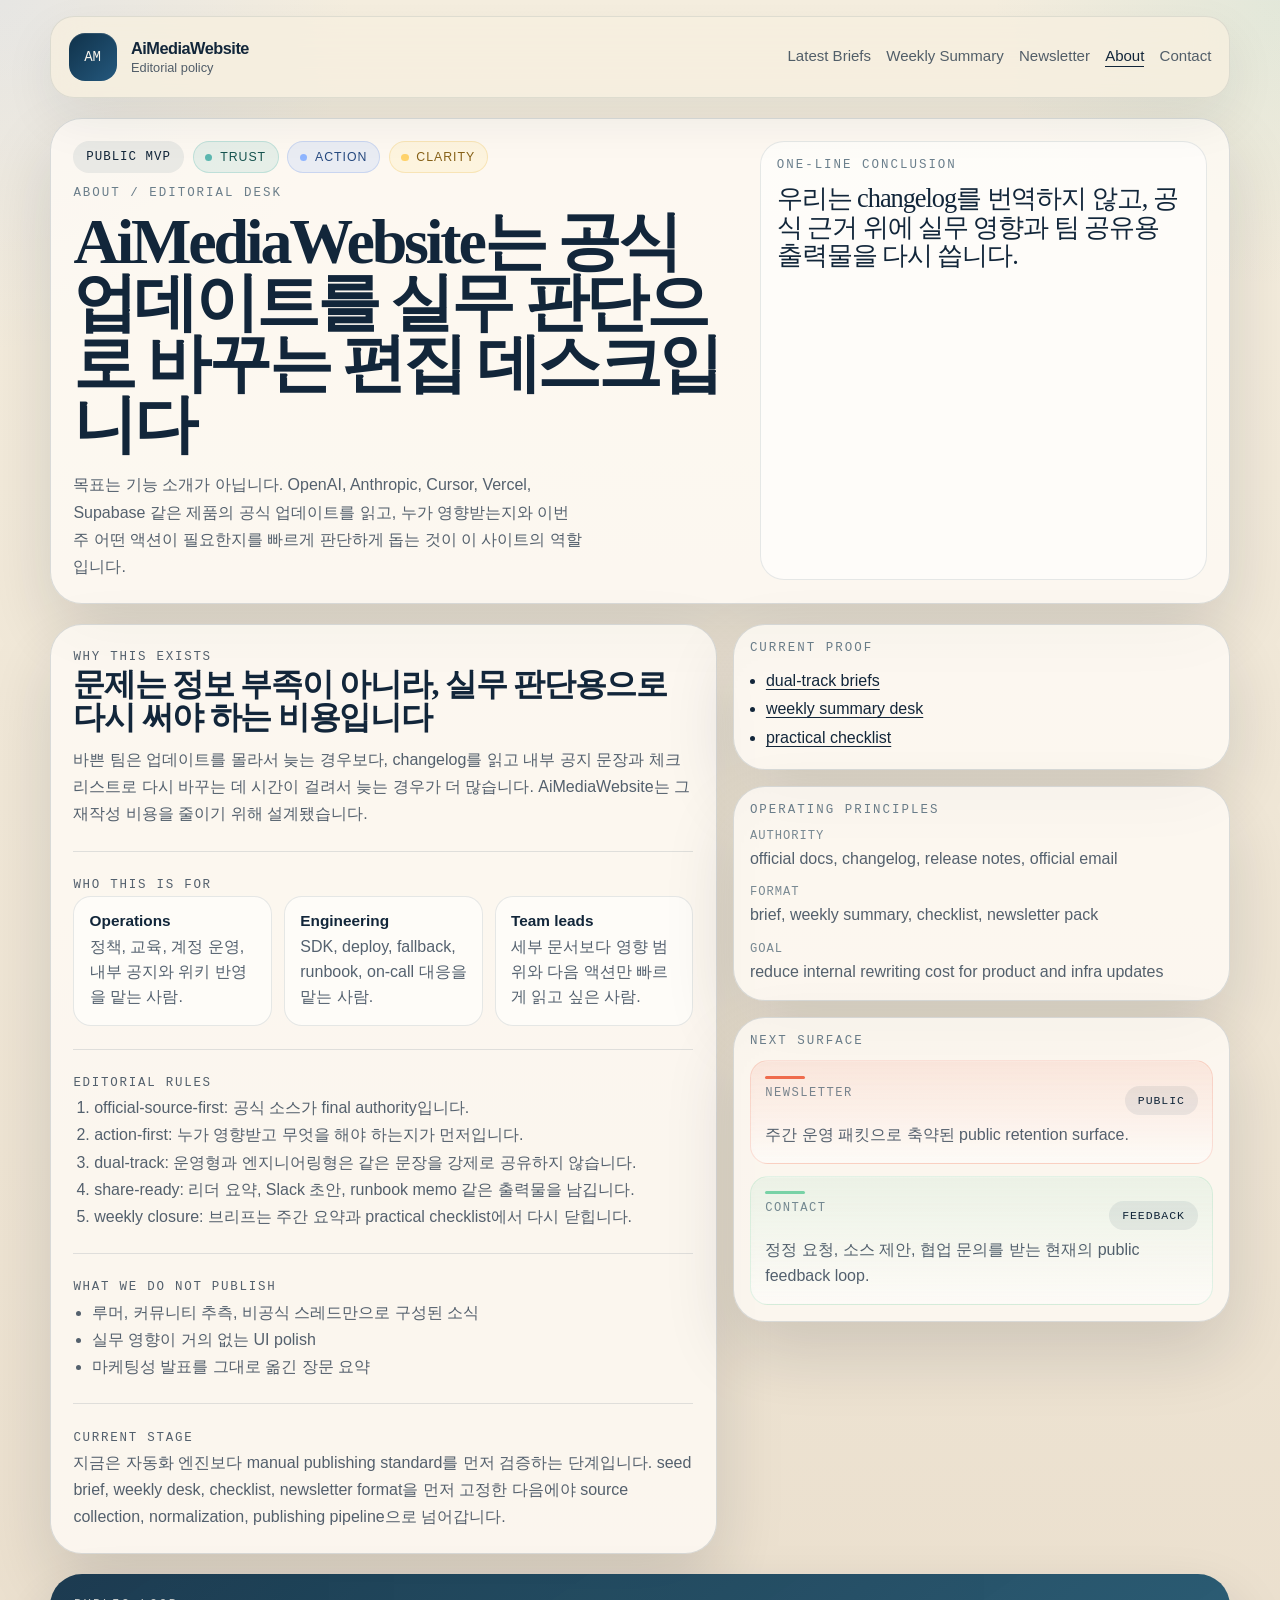
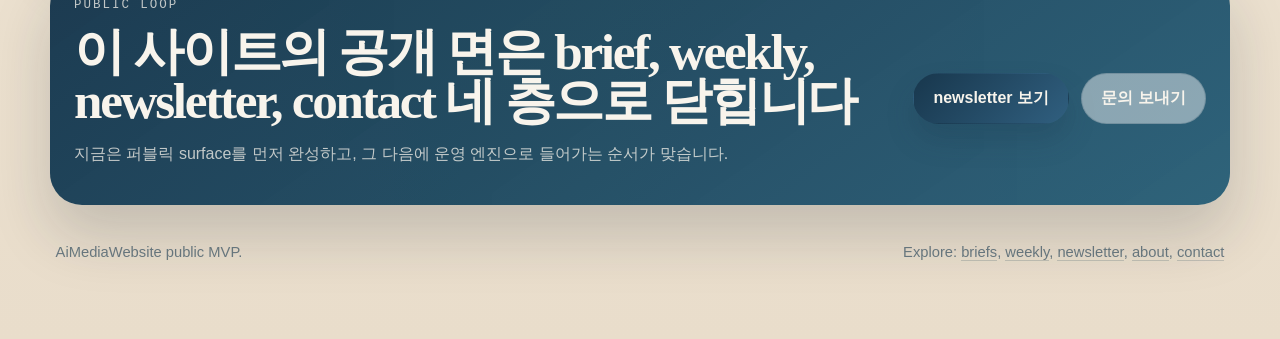
==== commit ecdc378d: "fix: address public MVP review feedback" ====
--- a/about/index.html
+++ b/about/index.html
@@ -192,6 +192,7 @@
           <a href="../briefs/index.html">briefs</a>,
           <a href="../weekly/index.html">weekly</a>,
           <a href="../newsletter/index.html">newsletter</a>,
+          <a href="./index.html">about</a>,
           <a href="../contact/index.html">contact</a>
         </p>
       </footer>
